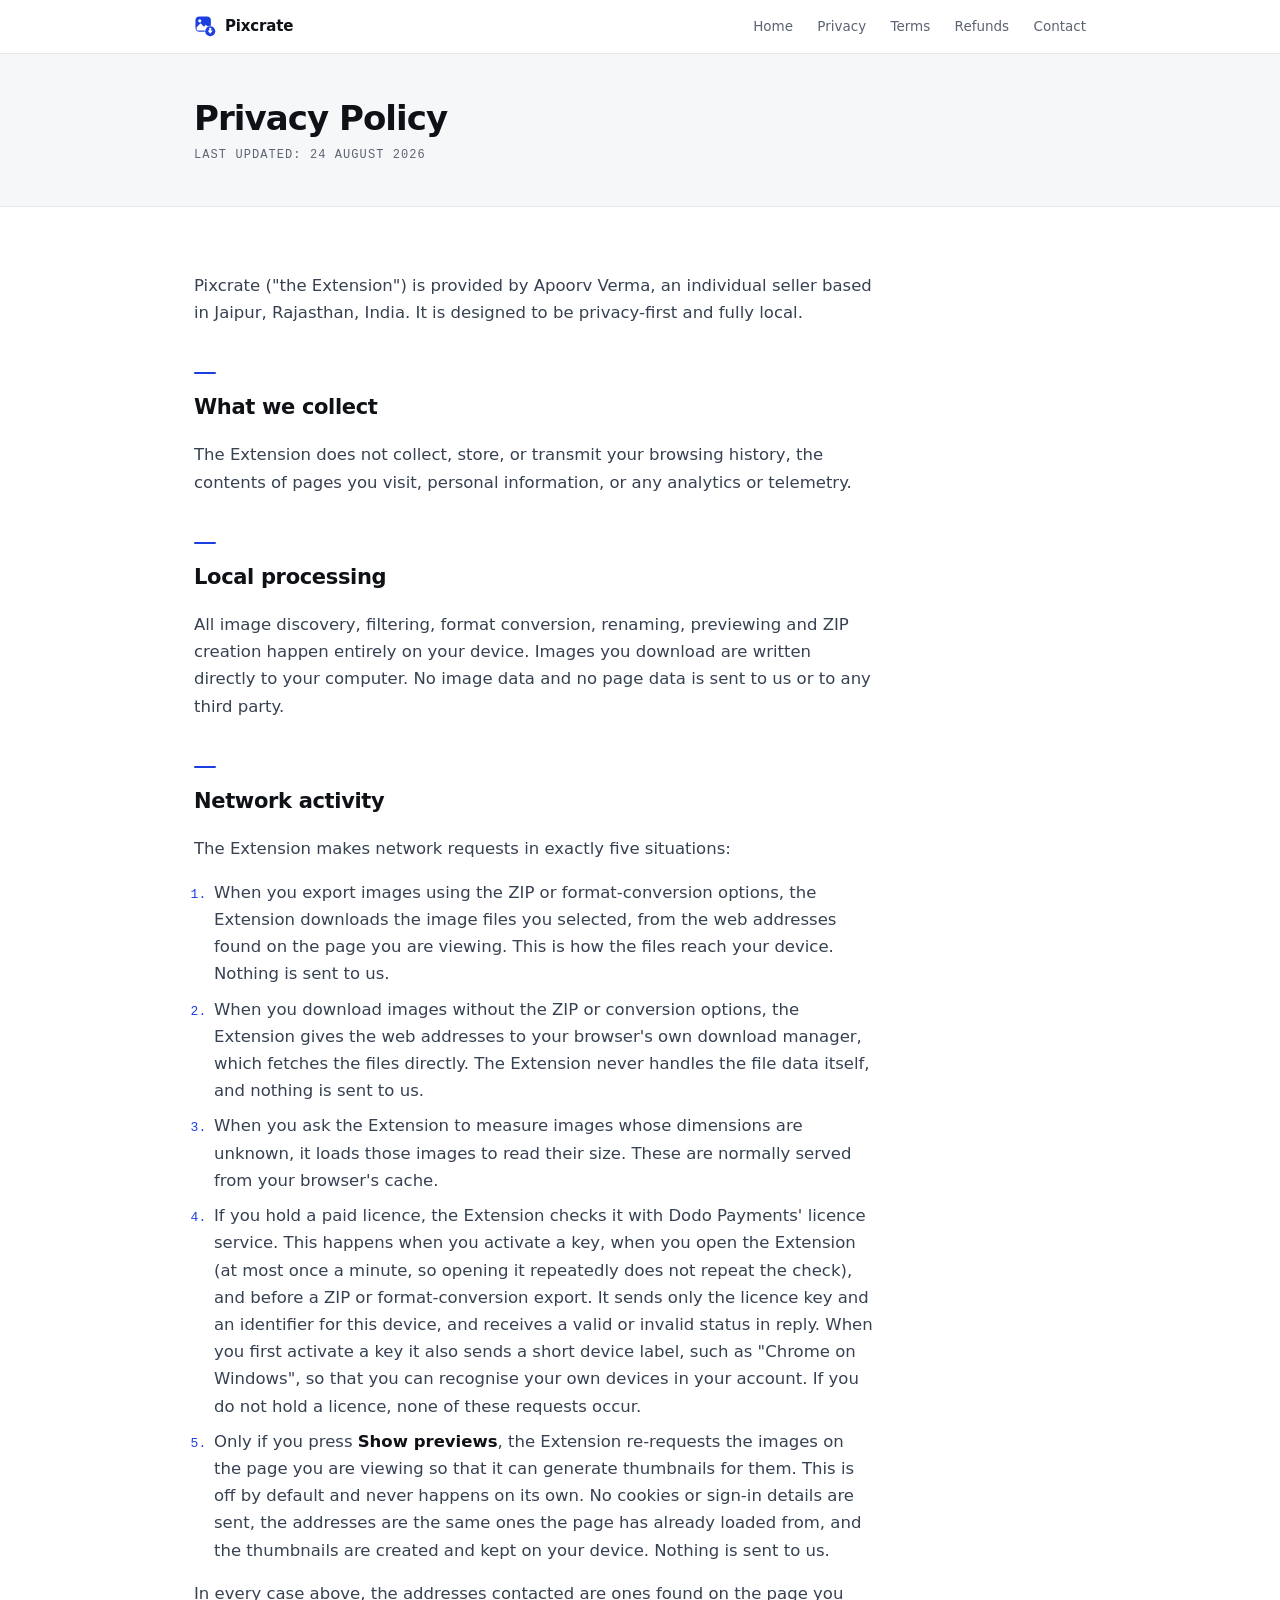
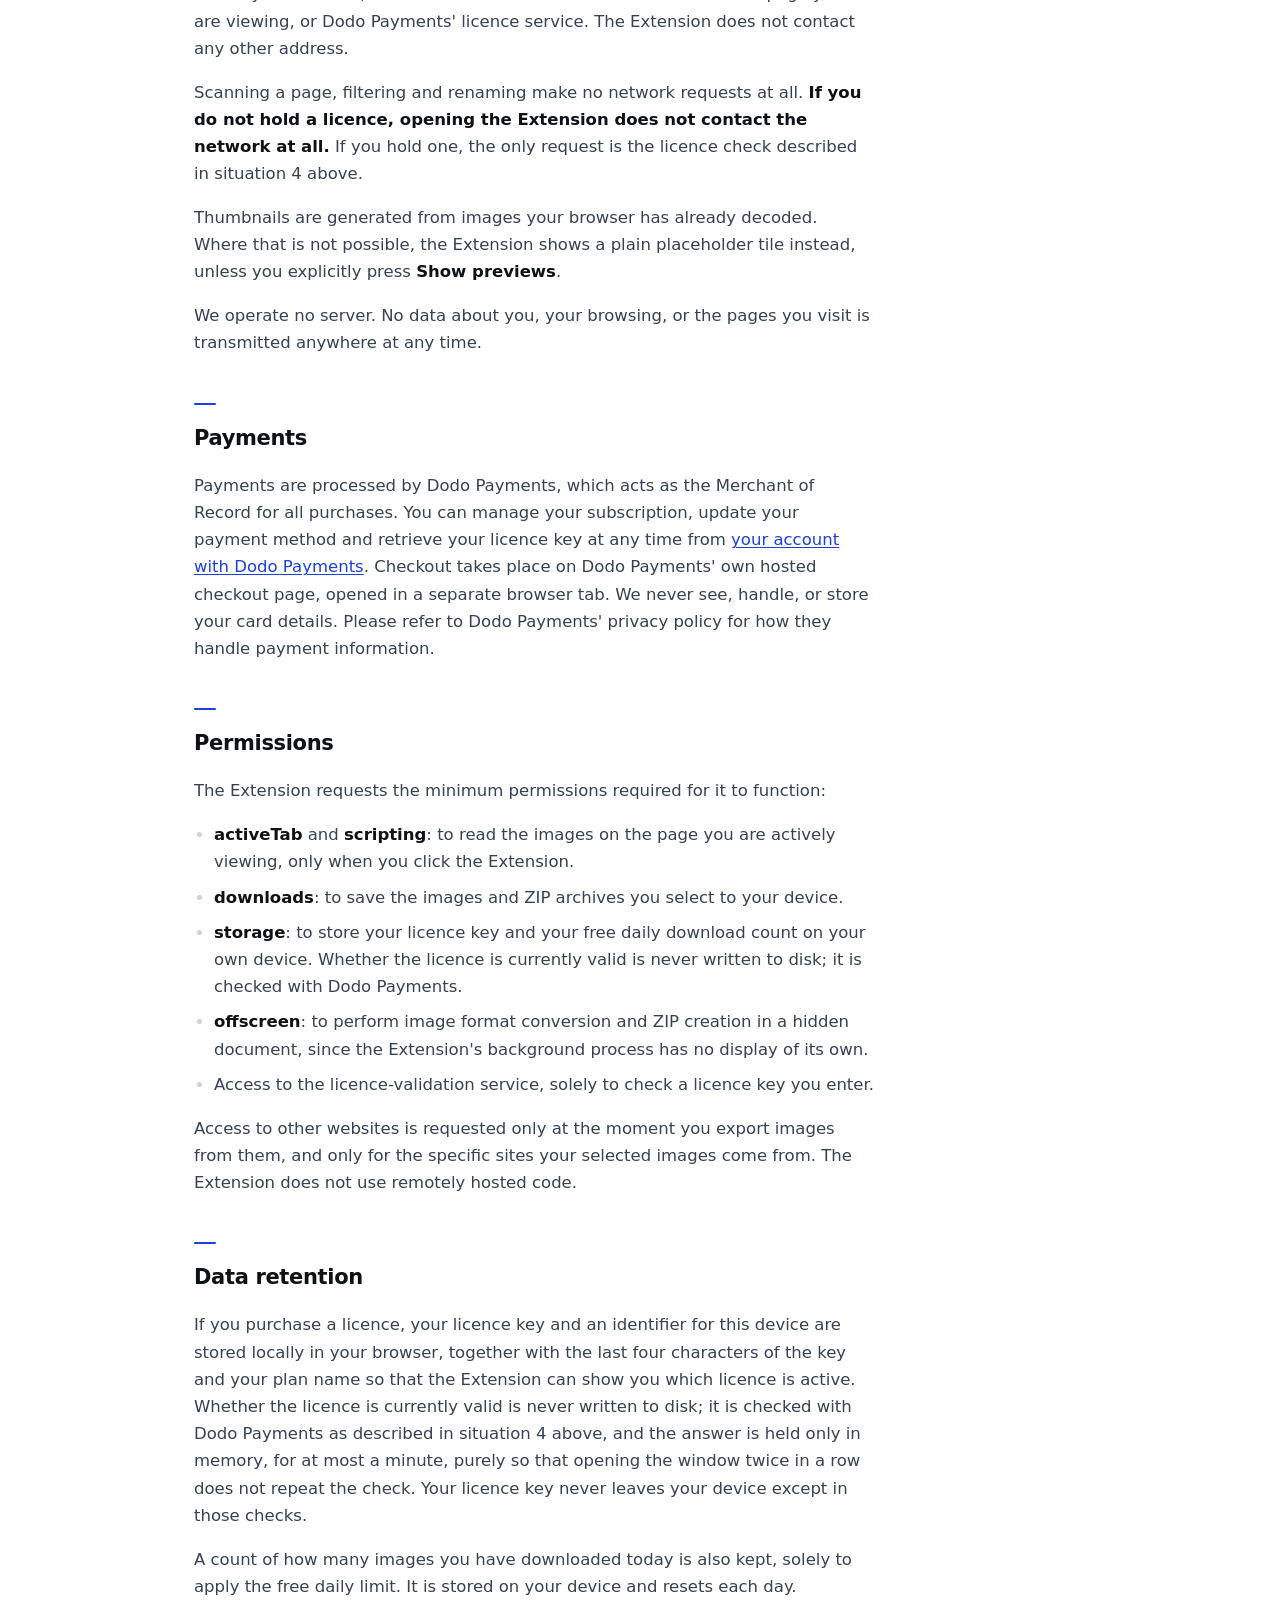
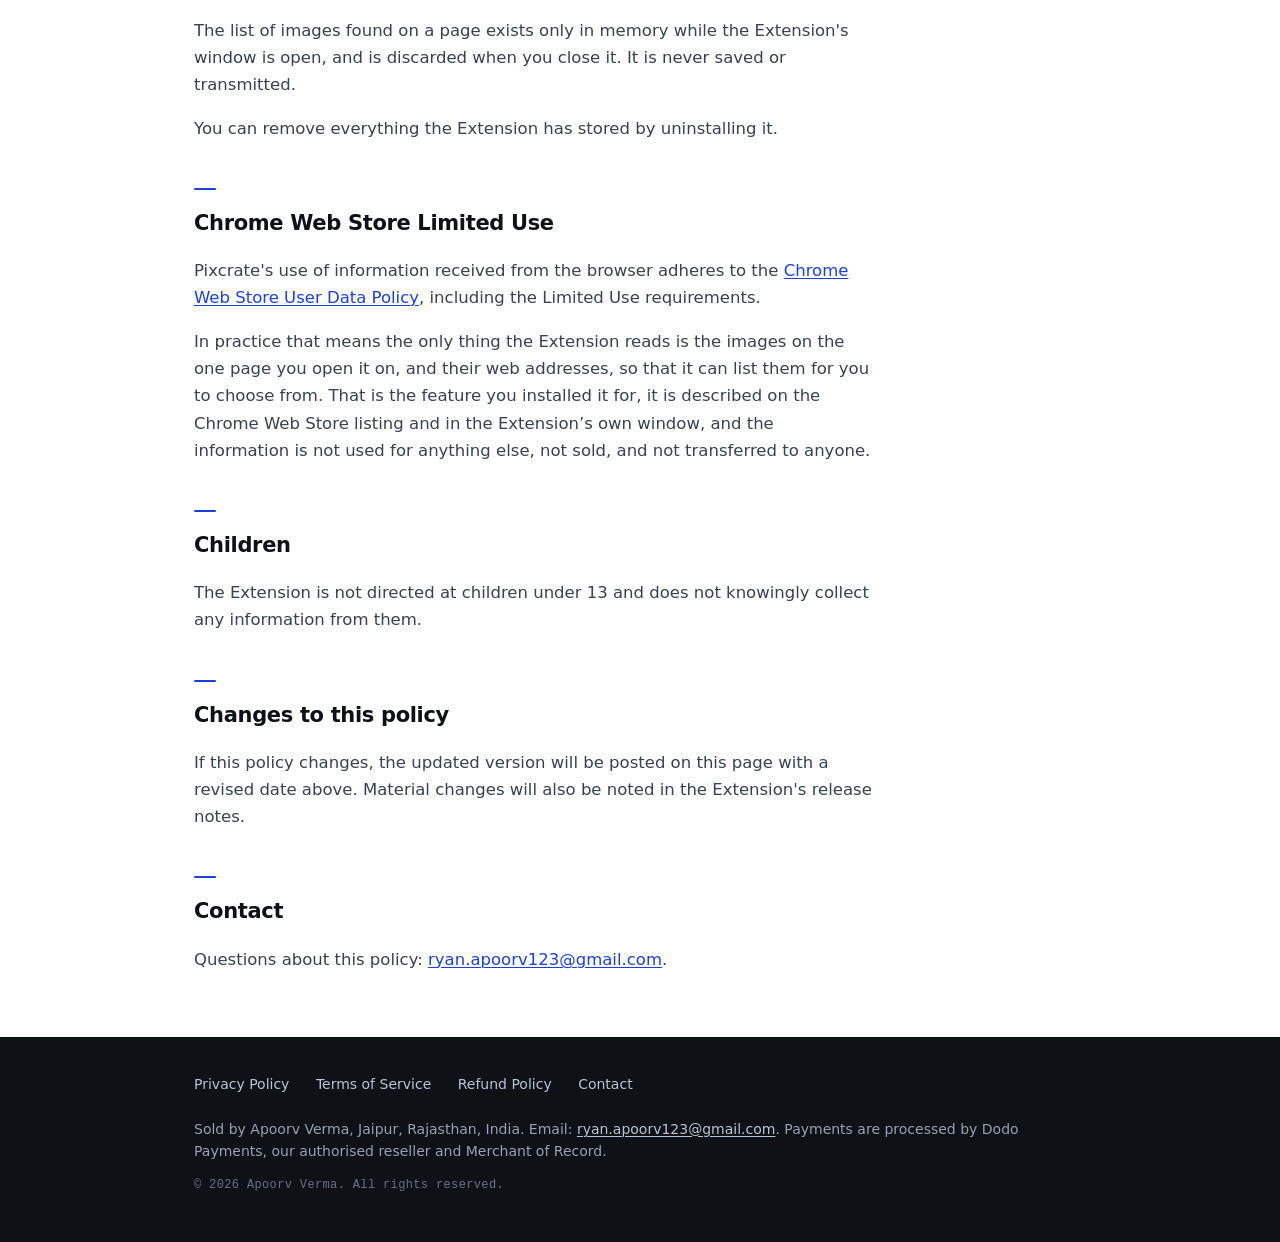
==== privacy.html @ 1982c59b "Add the Chrome Web Store Limited Use statement Required by the Limited Use policy: an affirmative st" ====
<!DOCTYPE html>
<html lang="en">
<head>
<meta charset="utf-8">
<meta name="viewport" content="width=device-width, initial-scale=1">
<title>Privacy Policy | Pixcrate</title>
<meta name="description" content="How Pixcrate handles your data: no account, no analytics, no server, and a complete list of the five times it touches the network.">
<link rel="icon" href="icon.svg" type="image/svg+xml">
<link rel="icon" href="icon-32.png" sizes="32x32" type="image/png">
<link rel="apple-touch-icon" href="icon-180.png">
<meta property="og:type" content="website">
<meta property="og:site_name" content="Pixcrate">
<meta property="og:title" content="Privacy Policy">
<meta property="og:description" content="No account, no analytics, no server, and a complete list of the five times the extension touches the network.">
<meta property="og:url" content="https://apoorvverma5.github.io/pixcrate/privacy.html">
<meta property="og:image" content="https://apoorvverma5.github.io/pixcrate/og.png">
<meta property="og:image:width" content="1200">
<meta property="og:image:height" content="630">
<meta property="og:image:alt" content="The Pixcrate mark: a picture tile with a download badge.">
<meta name="twitter:card" content="summary_large_image">
<link rel="stylesheet" href="styles.css">
</head>
<body>

<header class="topbar">
  <div class="bar">
    <a class="brand" href="./">
      <svg class="mark" viewBox="0 0 24 24" fill="none" aria-hidden="true" focusable="false">
        <rect class="mark__tile" x="1.6" y="1.6" width="16.8" height="16.8" rx="4.4"/>
        <circle class="mark__on" cx="6.3" cy="6.4" r="1.7"/>
        <path class="mark__on" d="M2.9 17V13.4L7.2 8.9l3.6 3.8 2.2-2 4.1 4.3V17Z"/>
        <circle class="mark__moat" cx="17.7" cy="17.7" r="6.05"/>
        <circle class="mark__tile" cx="17.7" cy="17.7" r="5.5"/>
        <rect class="mark__on" x="16.65" y="13.9" width="2.1" height="3.5" rx="0.6"/>
        <path class="mark__on" d="M14.9 17h5.6L17.7 20.4Z"/>
      </svg>Pixcrate</a>
    <nav class="nav">
      <a href="./">Home</a>
      <a href="privacy.html">Privacy</a>
      <a href="terms.html">Terms</a>
      <a href="refund.html">Refunds</a>
      <a href="contact.html">Contact</a>
    </nav>
  </div>
</header>

<section class="pagehead">
  <div class="bar">
    <h1>Privacy Policy</h1>
    <p class="updated">Last updated: 24 August 2026</p>
  </div>
</section>

<main class="wrap">

<p>Pixcrate ("the Extension") is provided by Apoorv Verma, an individual seller based in Jaipur, Rajasthan, India. It is designed to be privacy-first and fully local.</p>

<h2>What we collect</h2>
<p>The Extension does not collect, store, or transmit your browsing history, the contents of pages you visit, personal information, or any analytics or telemetry.</p>

<h2>Local processing</h2>
<p>All image discovery, filtering, format conversion, renaming, previewing and ZIP creation happen entirely on your device. Images you download are written directly to your computer. No image data and no page data is sent to us or to any third party.</p>

<h2>Network activity</h2>
<p>The Extension makes network requests in exactly five situations:</p>
<ol>
  <li>When you export images using the ZIP or format-conversion options, the Extension downloads the image files you selected, from the web addresses found on the page you are viewing. This is how the files reach your device. Nothing is sent to us.</li>
  <li>When you download images without the ZIP or conversion options, the Extension gives the web addresses to your browser's own download manager, which fetches the files directly. The Extension never handles the file data itself, and nothing is sent to us.</li>
  <li>When you ask the Extension to measure images whose dimensions are unknown, it loads those images to read their size. These are normally served from your browser's cache.</li>
  <li>If you hold a paid licence, the Extension checks it with Dodo Payments' licence service. This happens when you activate a key, when you open the Extension (at most once a minute, so opening it repeatedly does not repeat the check), and before a ZIP or format-conversion export. It sends only the licence key and an identifier for this device, and receives a valid or invalid status in reply. When you first activate a key it also sends a short device label, such as "Chrome on Windows", so that you can recognise your own devices in your account. If you do not hold a licence, none of these requests occur.</li>
  <li>Only if you press <strong>Show previews</strong>, the Extension re-requests the images on the page you are viewing so that it can generate thumbnails for them. This is off by default and never happens on its own. No cookies or sign-in details are sent, the addresses are the same ones the page has already loaded from, and the thumbnails are created and kept on your device. Nothing is sent to us.</li>
</ol>

<p>In every case above, the addresses contacted are ones found on the page you are viewing, or Dodo Payments' licence service. The Extension does not contact any other address.</p>

<p>Scanning a page, filtering and renaming make no network requests at all. <strong>If you do not hold a licence, opening the Extension does not contact the network at all.</strong> If you hold one, the only request is the licence check described in situation 4 above.</p>

<p>Thumbnails are generated from images your browser has already decoded. Where that is not possible, the Extension shows a plain placeholder tile instead, unless you explicitly press <strong>Show previews</strong>.</p>

<p>We operate no server. No data about you, your browsing, or the pages you visit is transmitted anywhere at any time.</p>

<h2>Payments</h2>
<p>Payments are processed by Dodo Payments, which acts as the Merchant of Record for all purchases. You can manage your subscription, update your payment method and retrieve your licence key at any time from <a href="https://customer.dodopayments.com/login/bus_0NlX7L74tGVYxDnHpBogp">your account with Dodo Payments</a>. Checkout takes place on Dodo Payments' own hosted checkout page, opened in a separate browser tab. We never see, handle, or store your card details. Please refer to Dodo Payments' privacy policy for how they handle payment information.</p>

<h2>Permissions</h2>
<p>The Extension requests the minimum permissions required for it to function:</p>
<ul>
  <li><strong>activeTab</strong> and <strong>scripting</strong>: to read the images on the page you are actively viewing, only when you click the Extension.</li>
  <li><strong>downloads</strong>: to save the images and ZIP archives you select to your device.</li>
  <li><strong>storage</strong>: to store your licence key and your free daily download count on your own device. Whether the licence is currently valid is never written to disk; it is checked with Dodo Payments.</li>
  <li><strong>offscreen</strong>: to perform image format conversion and ZIP creation in a hidden document, since the Extension's background process has no display of its own.</li>
  <li>Access to the licence-validation service, solely to check a licence key you enter.</li>
</ul>
<p>Access to other websites is requested only at the moment you export images from them, and only for the specific sites your selected images come from. The Extension does not use remotely hosted code.</p>

<h2>Data retention</h2>
<p>If you purchase a licence, your licence key and an identifier for this device are stored locally in your browser, together with the last four characters of the key and your plan name so that the Extension can show you which licence is active. Whether the licence is currently valid is never written to disk; it is checked with Dodo Payments as described in situation 4 above, and the answer is held only in memory, for at most a minute, purely so that opening the window twice in a row does not repeat the check. Your licence key never leaves your device except in those checks.</p>
<p>A count of how many images you have downloaded today is also kept, solely to apply the free daily limit. It is stored on your device and resets each day.</p>
<p>The list of images found on a page exists only in memory while the Extension's window is open, and is discarded when you close it. It is never saved or transmitted.</p>
<p>You can remove everything the Extension has stored by uninstalling it.</p>

<h2>Chrome Web Store Limited Use</h2>
<p>Pixcrate's use of information received from the browser adheres to the <a href="https://developer.chrome.com/docs/webstore/program-policies/user-data-faq">Chrome Web Store User Data Policy</a>, including the Limited Use requirements.</p>
<p>In practice that means the only thing the Extension reads is the images on the one page you open it on, and their web addresses, so that it can list them for you to choose from. That is the feature you installed it for, it is described on the Chrome Web Store listing and in the Extension&rsquo;s own window, and the information is not used for anything else, not sold, and not transferred to anyone.</p>

<h2>Children</h2>
<p>The Extension is not directed at children under 13 and does not knowingly collect any information from them.</p>

<h2>Changes to this policy</h2>
<p>If this policy changes, the updated version will be posted on this page with a revised date above. Material changes will also be noted in the Extension's release notes.</p>

<h2>Contact</h2>
<p>Questions about this policy: <a href="mailto:ryan.apoorv123@gmail.com">ryan.apoorv123@gmail.com</a>.</p>

</main>

<footer class="sitefoot">
  <div class="bar">
    <nav class="footlinks">
      <a href="privacy.html">Privacy Policy</a>
      <a href="terms.html">Terms of Service</a>
      <a href="refund.html">Refund Policy</a>
      <a href="contact.html">Contact</a>
    </nav>
    <p class="seller">Sold by Apoorv Verma, Jaipur, Rajasthan, India. Email: <a href="mailto:ryan.apoorv123@gmail.com">ryan.apoorv123@gmail.com</a>. Payments are processed by Dodo Payments, our authorised reseller and Merchant of Record.</p>
    <p class="copy">&copy; 2026 Apoorv Verma. All rights reserved.</p>
  </div>
</footer>

</body>
</html>
---- styles.css ----
/* Bulk Media Downloader: site styles.
   Cool neutral, tight sans headings, monospace labels, near-black controls.
   Full-bleed bands share one 820px column so every left edge aligns. */

:root {
  --bg: #ffffff;
  --surface: #f6f7f9;
  --ink: #0e1116;
  --body: #364152;
  --muted: #5b6472;
  --line: #e5e7eb;
  --line-strong: #cbd2da;
  --accent: #1b3fe0;

  --container: 940px;
  --measure: 680px;

  --sans: system-ui, -apple-system, "Segoe UI", Roboto, "Helvetica Neue", Arial, sans-serif;
  --mono: ui-monospace, SFMono-Regular, "SF Mono", "Cascadia Mono", Menlo, Consolas, monospace;
}

* { box-sizing: border-box; }

[hidden] { display: none !important; }

::selection { background: #d3e0ff; }

:focus-visible { outline: 2px solid var(--accent); outline-offset: 3px; }

body {
  margin: 0;
  background: var(--bg);
  color: var(--body);
  font-family: var(--sans);
  font-size: 16.5px;
  line-height: 1.65;
  -webkit-font-smoothing: antialiased;
}

/* Shared grid. */
.bar, .wrap {
  max-width: var(--container);
  margin: 0 auto;
  padding-left: 24px;
  padding-right: 24px;
}

.wrap { padding-top: 48px; padding-bottom: 48px; }

/* Prose held to a readable measure; grids and cards run full width. */
.wrap > p,
.wrap > ol,
.wrap > ul:not(.features),
.wrap > .note { max-width: var(--measure); }

/* --- Top bar --------------------------------------------------------- */

.topbar {
  position: sticky;
  top: 0;
  z-index: 10;
  background: rgba(255, 255, 255, 0.92);
  border-bottom: 1px solid var(--line);
}

.topbar .bar {
  display: flex;
  align-items: center;
  justify-content: space-between;
  gap: 20px;
  padding-top: 14px;
  padding-bottom: 14px;
}

.brand {
  display: inline-flex;
  align-items: center;
  gap: 9px;
  font-size: 15px;
  font-weight: 620;
  letter-spacing: -0.012em;
  color: var(--ink);
  text-decoration: none;
}

.mark { width: 22px; height: 22px; flex: none; }

/* The moat takes the page colour, which is what lets the badge read as a bite
   out of the tile rather than a blob sitting on top of it. */
.mark__tile { fill: var(--accent); }
.mark__on { fill: #ffffff; }
.mark__moat { fill: var(--bg); }

.nav { font-size: 13.5px; font-weight: 500; }

.nav a {
  color: var(--muted);
  text-decoration: none;
  margin-left: 20px;
}

.nav a:hover { color: var(--ink); }

/* --- Hero and page heads --------------------------------------------- */

.hero {
  background: var(--surface);
  border-bottom: 1px solid var(--line);
}

.hero__inner {
  display: flex;
  align-items: center;
  gap: 56px;
  padding-top: 64px;
  padding-bottom: 64px;
}

.hero__copy { flex: 1 1 440px; min-width: 0; }

.hero__copy .lede { max-width: 30em; margin-bottom: 0; }

/* The hero screenshot: a real capture of the extension window, generated by
   npm run store:assets in the extension repo (shell-1-found.png). */
.shot {
  flex: 0 0 440px;
  width: 100%;
  max-width: 440px;
  height: auto;
  border: 1px solid var(--line-strong);
  border-radius: 10px;
  box-shadow: 0 18px 40px -14px rgba(14, 17, 22, 0.28), 0 2px 6px rgba(14, 17, 22, 0.05);
}

.pagehead {
  background: var(--surface);
  border-bottom: 1px solid var(--line);
}

.pagehead .bar { padding-top: 46px; padding-bottom: 40px; }

.pagehead .lede { max-width: 40em; margin-bottom: 0; font-size: 17.5px; }

/* --- Type ------------------------------------------------------------ */

h1 {
  font-size: 43px;
  font-weight: 700;
  line-height: 1.08;
  letter-spacing: -0.033em;
  color: var(--ink);
  text-wrap: balance;
  margin: 0 0 18px;
}

.pagehead h1 { font-size: 34px; letter-spacing: -0.028em; margin-bottom: 10px; }

h2 {
  font-size: 21px;
  font-weight: 650;
  letter-spacing: -0.016em;
  color: var(--ink);
  margin: 46px 0 14px;
  scroll-margin-top: 80px;
}

/* Short accent rule above each section heading, for vertical rhythm. */
h2::before {
  content: "";
  display: block;
  width: 22px;
  height: 2px;
  border-radius: 1px;
  background: var(--accent);
  margin-bottom: 16px;
}

.wrap > h2:first-child, .band h2 { margin-top: 0; }

h3 {
  font-family: var(--mono);
  font-size: 12px;
  font-weight: 500;
  letter-spacing: 0.09em;
  text-transform: uppercase;
  color: var(--muted);
  margin: 0 0 14px;
}

strong { font-weight: 600; color: var(--ink); }

.lede {
  font-size: 19px;
  line-height: 1.55;
  color: var(--muted);
  margin-top: 0;
}

.updated {
  font-family: var(--mono);
  font-size: 12px;
  letter-spacing: 0.09em;
  text-transform: uppercase;
  color: var(--muted);
  margin: 0;
}

.fineprint { font-size: 14.5px; color: var(--muted); margin-top: 18px; }

/* The refund promise, directly under the two buy buttons. Deliberately not
   .fineprint: it is the reason a first-time buyer risks the purchase, and the
   refund policy already leads with it. */
.guarantee {
  font-size: 16px;
  color: var(--ink);
  margin: 22px 0 0;
  text-align: center;
}
.guarantee strong { font-weight: 650; }

a {
  color: var(--accent);
  text-decoration-thickness: 1px;
  text-underline-offset: 2px;
}

ul, ol { padding-left: 20px; }

li { margin-bottom: 8px; }

li::marker { color: var(--line-strong); }

/* Numbered steps and clauses read better with a deliberate numeral. */
ol > li::marker {
  font-family: var(--mono);
  font-size: 13px;
  color: var(--accent);
}

h1 { scroll-margin-top: 80px; }

code {
  font-family: var(--mono);
  font-size: 14px;
  background: var(--surface);
  border: 1px solid var(--line);
  padding: 1px 5px;
  border-radius: 4px;
}

/* --- Tick list ------------------------------------------------------- */

.ticks { list-style: none; padding-left: 0; }

.ticks li { position: relative; padding-left: 24px; }

.ticks li::before {
  content: "";
  position: absolute;
  left: 3px;
  top: 7px;
  width: 5px;
  height: 10px;
  border: solid var(--accent);
  border-width: 0 2px 2px 0;
  transform: rotate(43deg);
}

/* --- Feature grid ---------------------------------------------------- */

.features {
  list-style: none;
  padding: 0;
  margin: 24px 0 0;
  display: grid;
  grid-template-columns: 1fr 1fr;
  gap: 1px;
  background: var(--line);
  border: 1px solid var(--line);
  border-radius: 6px;
  overflow: hidden;
}

.features li {
  background: var(--bg);
  padding: 22px;
  margin: 0;
  font-size: 15px;
  line-height: 1.6;
  transition: background 0.15s ease;
}

.features li:hover { background: #fbfcfd; }

.features li strong {
  display: block;
  font-size: 15px;
  font-weight: 620;
  letter-spacing: -0.01em;
  margin-bottom: 6px;
}

/* --- Tinted band (pricing) ------------------------------------------- */

.band {
  background: var(--surface);
  border-top: 1px solid var(--line);
  border-bottom: 1px solid var(--line);
}

/* --- Pricing --------------------------------------------------------- */

.pricing {
  display: grid;
  grid-template-columns: 1fr 1fr;
  gap: 18px;
  margin: 26px 0 0;
}

.plan {
  background: var(--bg);
  border: 1px solid var(--line);
  border-radius: 8px;
  padding: 24px 24px 26px;
  transition: border-color 0.15s ease, box-shadow 0.15s ease;
}

.plan:hover {
  border-color: var(--line-strong);
  box-shadow: 0 3px 12px rgba(14, 17, 22, 0.05);
}

/* The one-off licence is the headline offer, so it carries the accent edge. */
.plan:first-child { border-top: 2px solid var(--accent); }

.plan .price {
  font-size: 40px;
  font-weight: 700;
  letter-spacing: -0.035em;
  line-height: 1;
  color: var(--ink);
  font-variant-numeric: tabular-nums;
  padding-bottom: 18px;
  margin-bottom: 18px;
  border-bottom: 1px solid var(--line);
}

.plan .per {
  font-family: var(--mono);
  font-size: 13px;
  font-weight: 400;
  letter-spacing: 0;
  color: var(--muted);
}

.plan p { font-size: 15px; line-height: 1.55; margin: 0; }

.plan .btn { display: block; text-align: center; }

/* --- Buttons --------------------------------------------------------- */

.btn {
  display: inline-block;
  margin-top: 20px;
  padding: 11px 18px;
  background: var(--ink);
  color: #fff;
  border: 1px solid var(--ink);
  border-radius: 6px;
  font-family: inherit;
  font-size: 14.5px;
  font-weight: 550;
  text-decoration: none;
  cursor: pointer;
}

.btn:hover { background: #262d38; border-color: #262d38; }

.btn.secondary {
  background: var(--bg);
  color: var(--ink);
  border-color: var(--line-strong);
}

.btn.secondary:hover { background: var(--surface); border-color: var(--muted); }

/* --- Callouts -------------------------------------------------------- */

.note {
  background: var(--surface);
  border: 1px solid var(--line);
  border-left: 3px solid var(--accent);
  border-radius: 0 6px 6px 0;
  padding: 18px 22px;
  margin: 28px 0;
  font-size: 15.5px;
  line-height: 1.6;
}

.band .note { background: var(--bg); }


/* --- Footer ---------------------------------------------------------- */

.sitefoot {
  background: var(--ink);
  color: #9aa2af;
  font-size: 14px;
  line-height: 1.6;
}

.sitefoot .bar { padding-top: 36px; padding-bottom: 40px; }

.footlinks { margin-bottom: 22px; }

.footlinks a {
  color: #e8ebef;
  text-decoration: none;
  margin-right: 22px;
  font-weight: 500;
}

.footlinks a:hover { color: #fff; text-decoration: underline; }

.sitefoot p { margin: 0 0 6px; max-width: 62em; }

.sitefoot a { color: #b9c4d6; }

.sitefoot .seller { color: #9aa2af; }

.sitefoot .copy {
  font-family: var(--mono);
  font-size: 12px;
  letter-spacing: 0.03em;
  color: #6a727f;
  margin-top: 14px;
}

/* --- Small screens --------------------------------------------------- */

@media (max-width: 720px) {
  .shot { display: none; }
  .features, .pricing { grid-template-columns: 1fr; }
  .hero__inner { padding-top: 48px; padding-bottom: 48px; }
}

@media (max-width: 560px) {
  body { font-size: 16px; }
  h1 { font-size: 31px; }
  .pagehead h1 { font-size: 27px; }
  h2 { font-size: 19.5px; margin-top: 42px; }
  .lede { font-size: 17.5px; }
  .bar, .wrap { padding-left: 20px; padding-right: 20px; }
  .wrap { padding-top: 36px; padding-bottom: 36px; }
  .topbar .bar { flex-direction: column; align-items: flex-start; gap: 10px; }
  .nav a { margin-left: 0; margin-right: 18px; }
  .brand { font-size: 15px; }
}
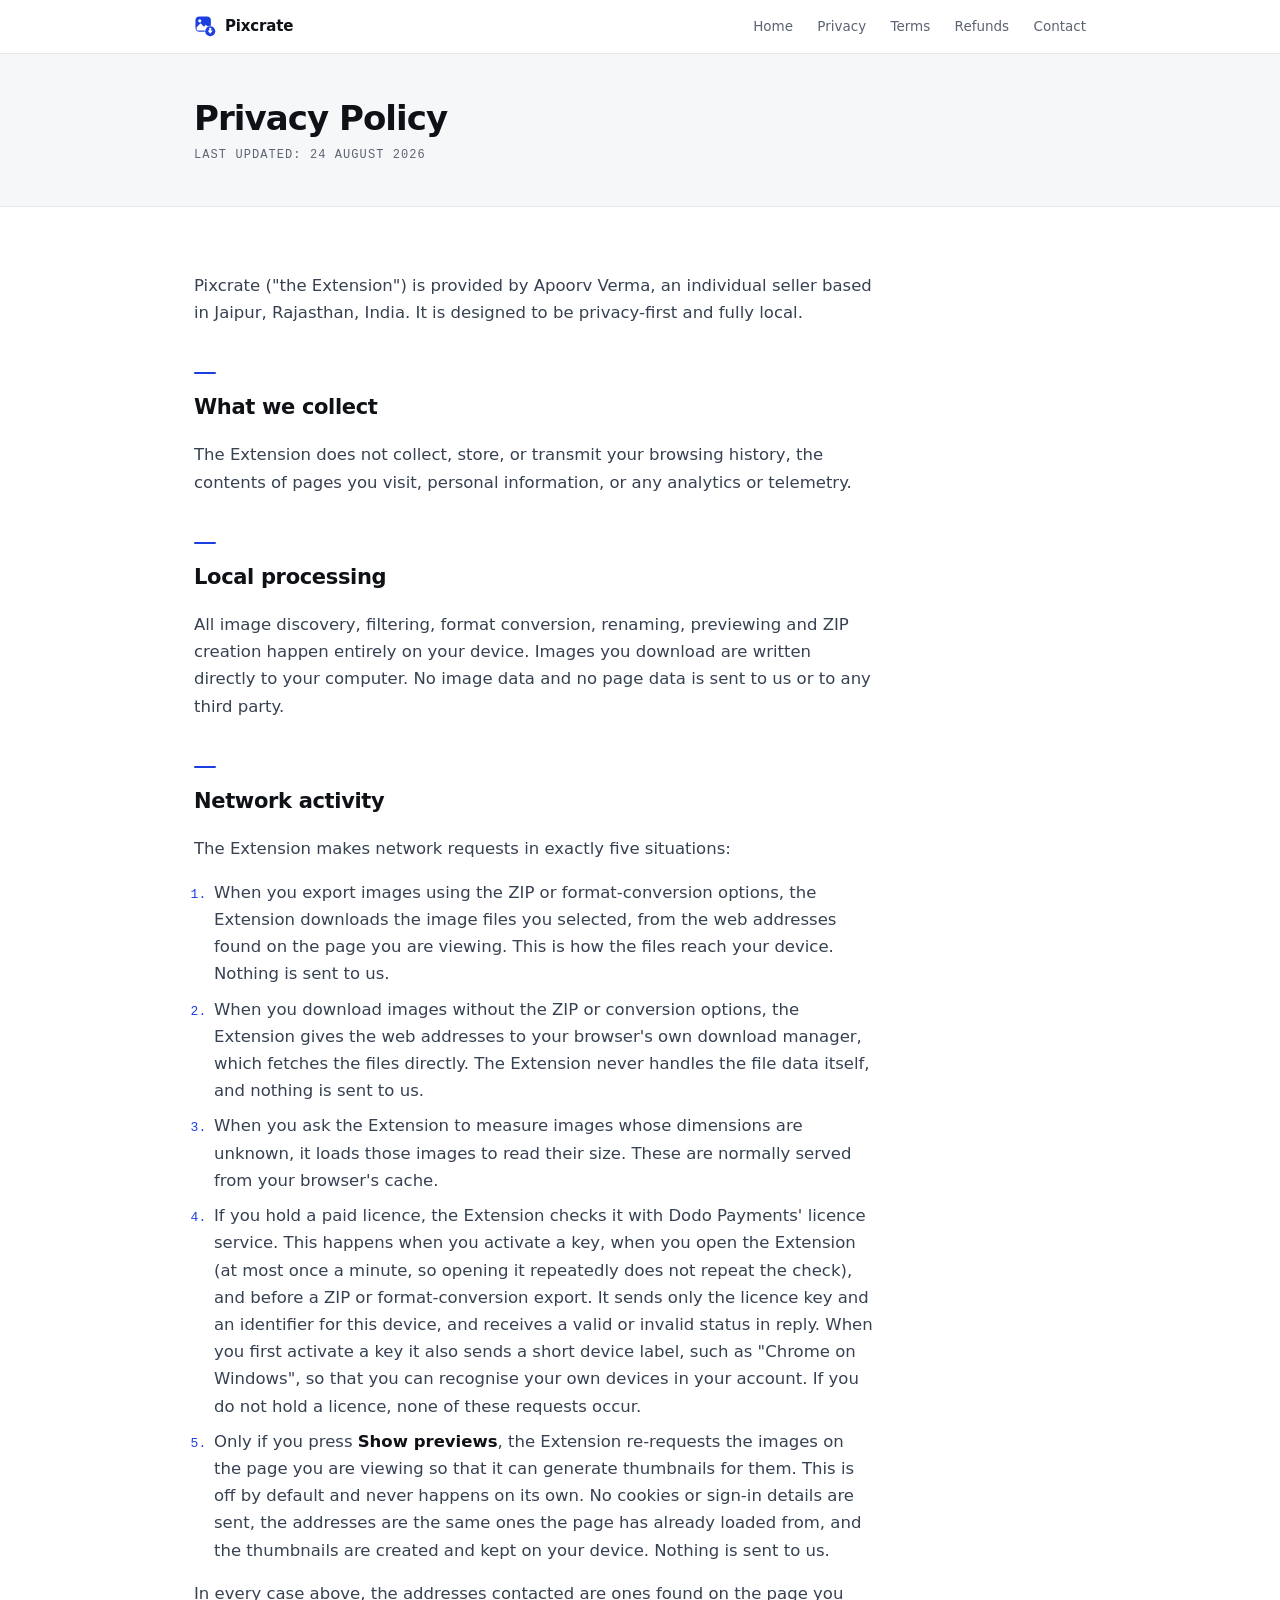
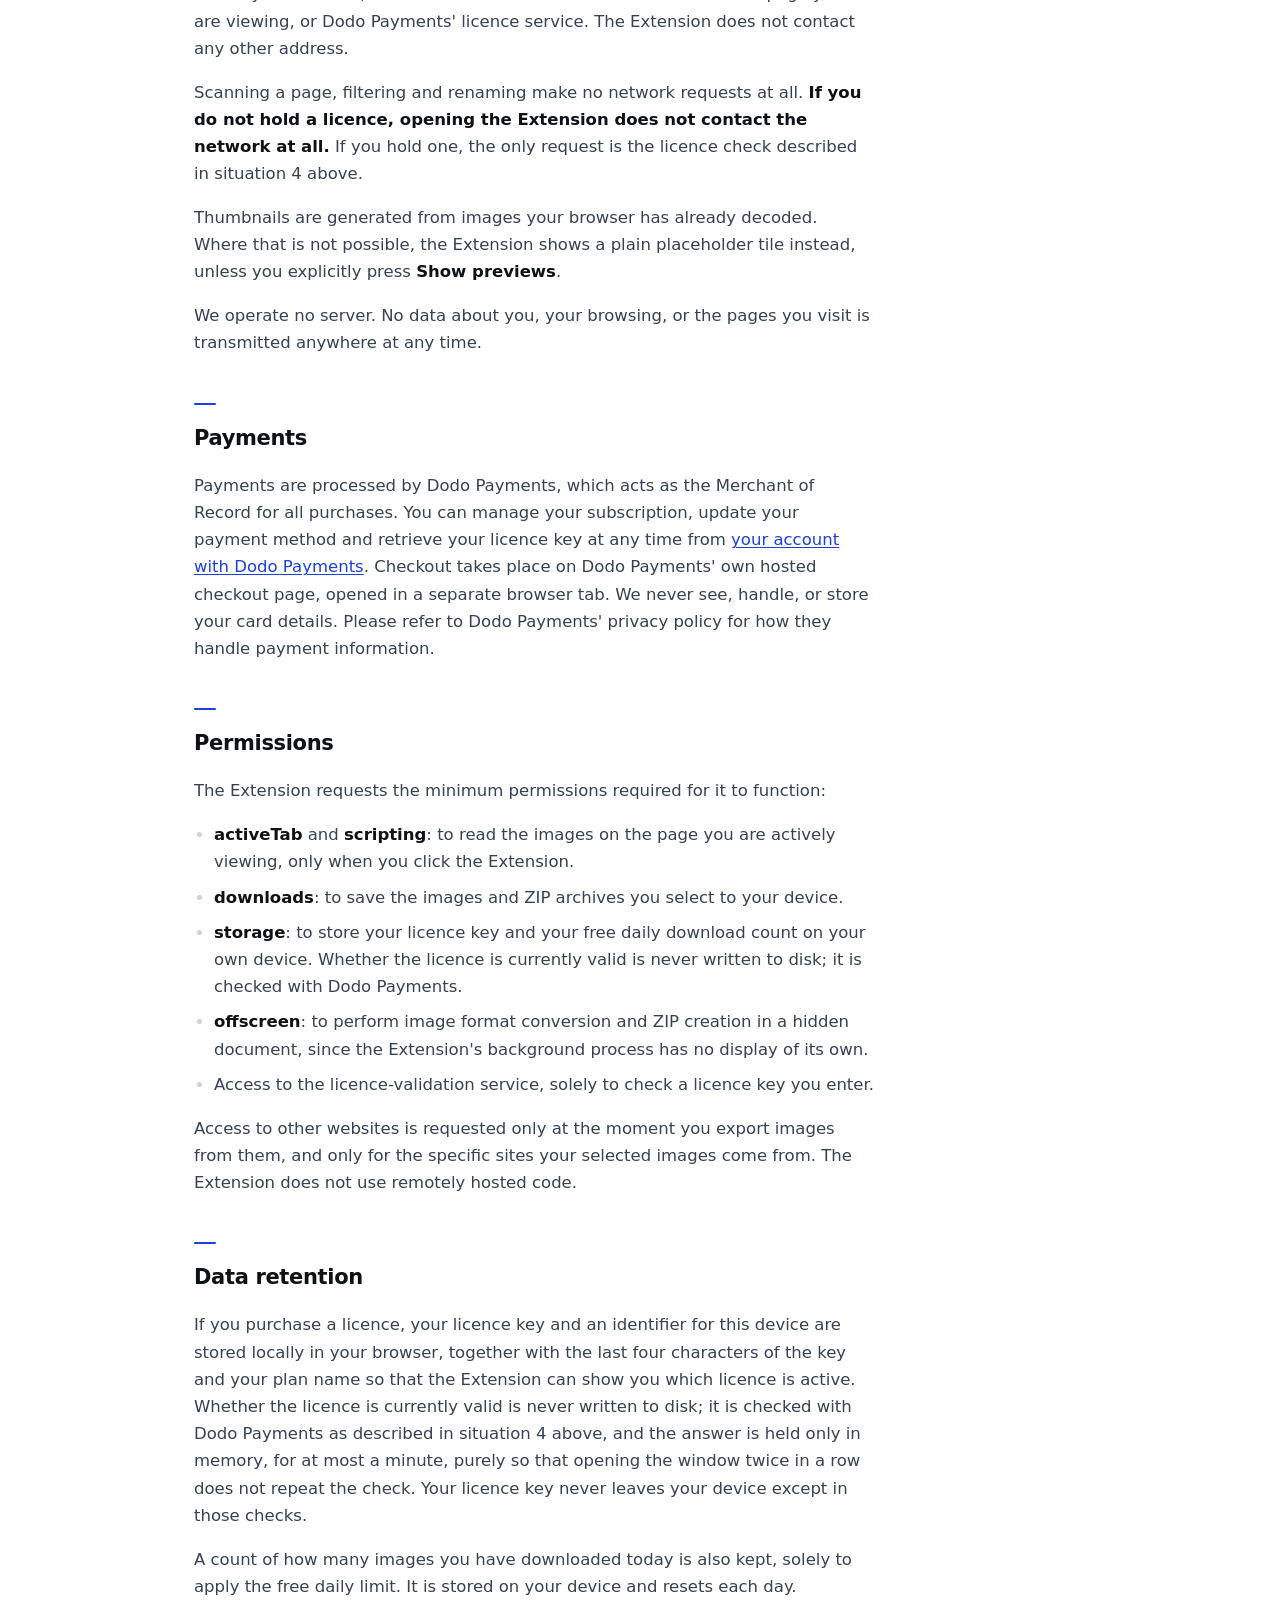
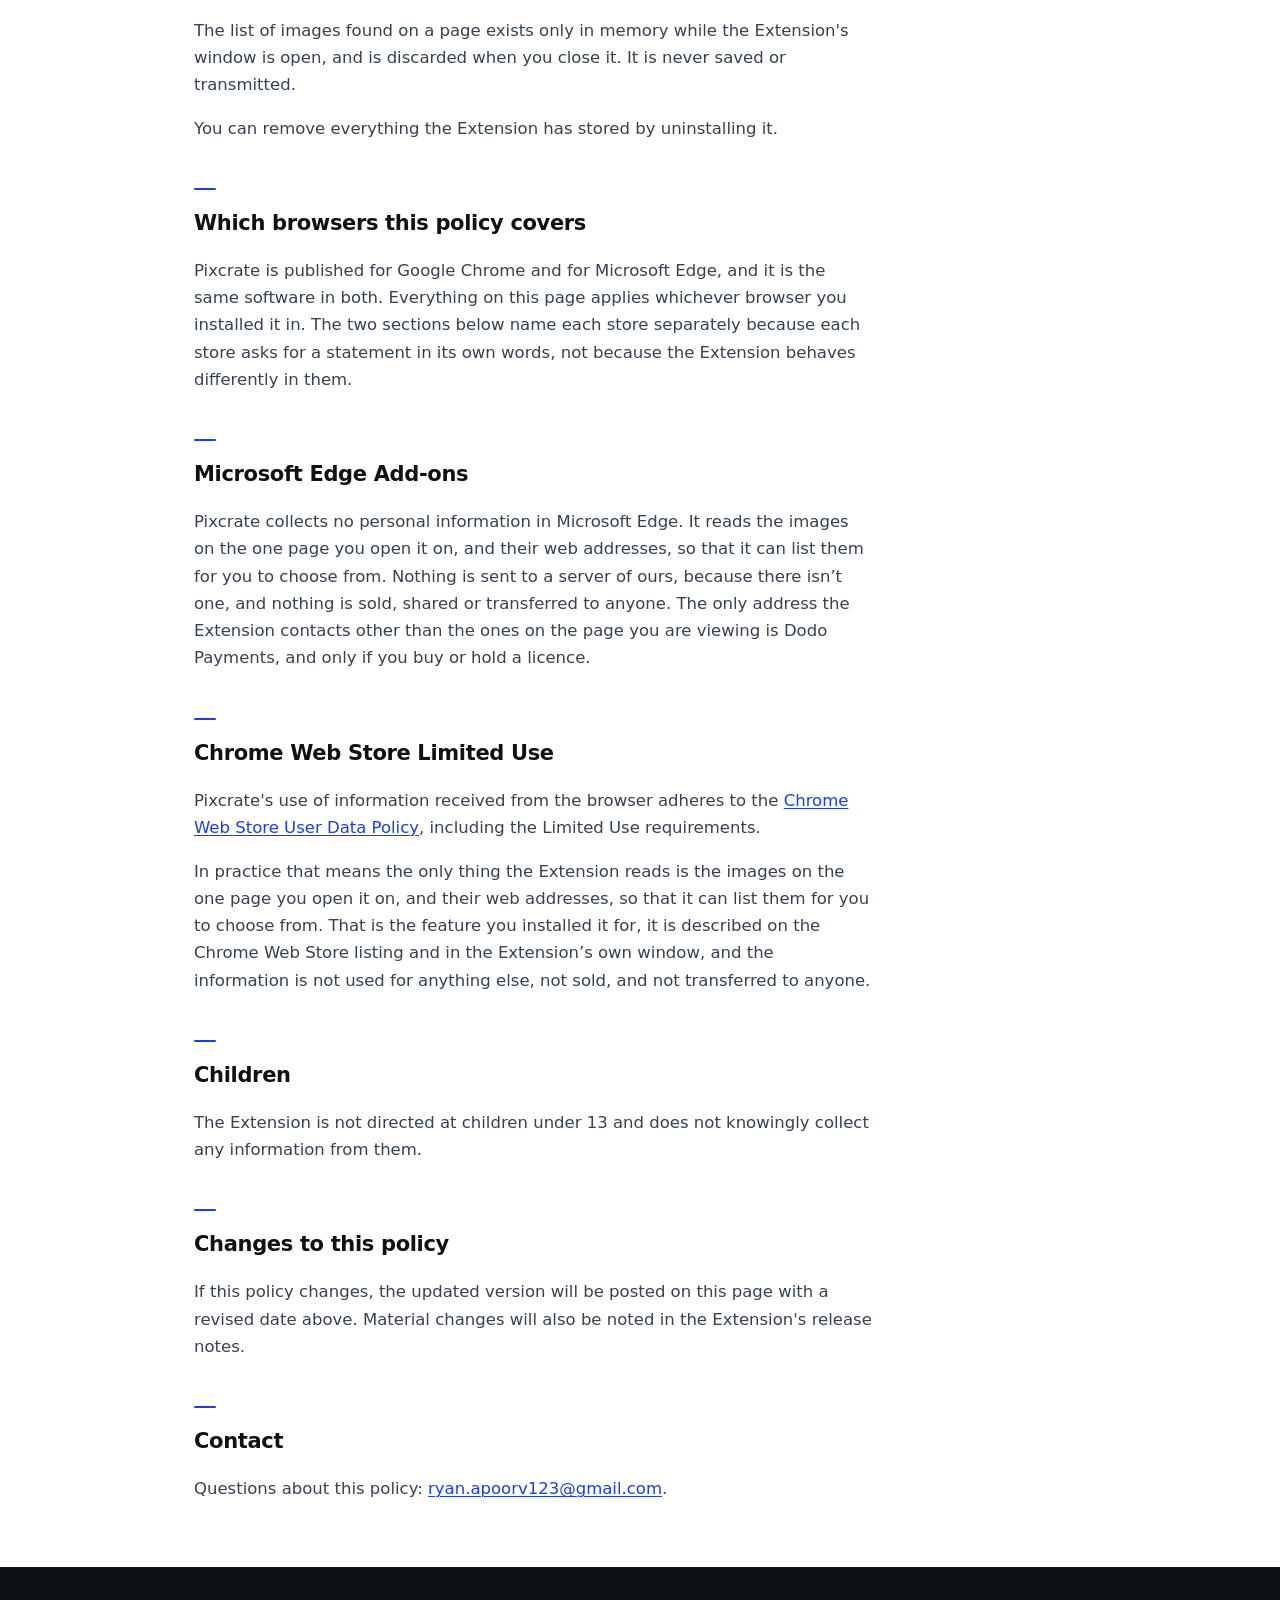
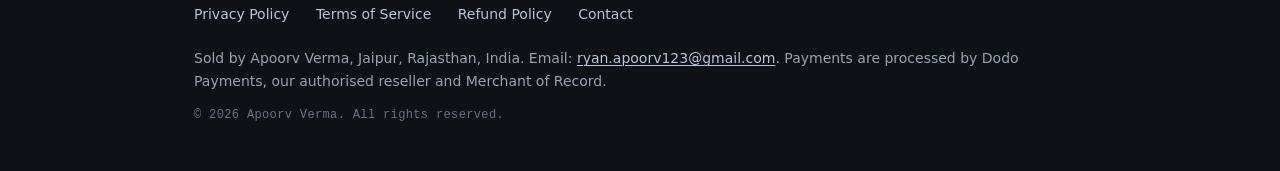
==== commit 117af570: "Address Microsoft Edge in the privacy policy Edge developer policy 1.5.2 says a privacy policy shoul" ====
--- a/privacy.html
+++ b/privacy.html
@@ -5,6 +5,7 @@
 <meta name="viewport" content="width=device-width, initial-scale=1">
 <title>Privacy Policy | Pixcrate</title>
 <meta name="description" content="How Pixcrate handles your data: no account, no analytics, no server, and a complete list of the five times it touches the network.">
+<link rel="canonical" href="https://apoorvverma5.github.io/pixcrate/privacy.html">
 <link rel="icon" href="icon.svg" type="image/svg+xml">
 <link rel="icon" href="icon-32.png" sizes="32x32" type="image/png">
 <link rel="apple-touch-icon" href="icon-180.png">
@@ -99,6 +100,12 @@
 <p>The list of images found on a page exists only in memory while the Extension's window is open, and is discarded when you close it. It is never saved or transmitted.</p>
 <p>You can remove everything the Extension has stored by uninstalling it.</p>
 
+<h2>Which browsers this policy covers</h2>
+<p>Pixcrate is published for Google Chrome and for Microsoft Edge, and it is the same software in both. Everything on this page applies whichever browser you installed it in. The two sections below name each store separately because each store asks for a statement in its own words, not because the Extension behaves differently in them.</p>
+
+<h2>Microsoft Edge Add-ons</h2>
+<p>Pixcrate collects no personal information in Microsoft Edge. It reads the images on the one page you open it on, and their web addresses, so that it can list them for you to choose from. Nothing is sent to a server of ours, because there isn&rsquo;t one, and nothing is sold, shared or transferred to anyone. The only address the Extension contacts other than the ones on the page you are viewing is Dodo Payments, and only if you buy or hold a licence.</p>
+
 <h2>Chrome Web Store Limited Use</h2>
 <p>Pixcrate's use of information received from the browser adheres to the <a href="https://developer.chrome.com/docs/webstore/program-policies/user-data-faq">Chrome Web Store User Data Policy</a>, including the Limited Use requirements.</p>
 <p>In practice that means the only thing the Extension reads is the images on the one page you open it on, and their web addresses, so that it can list them for you to choose from. That is the feature you installed it for, it is described on the Chrome Web Store listing and in the Extension&rsquo;s own window, and the information is not used for anything else, not sold, and not transferred to anyone.</p>
